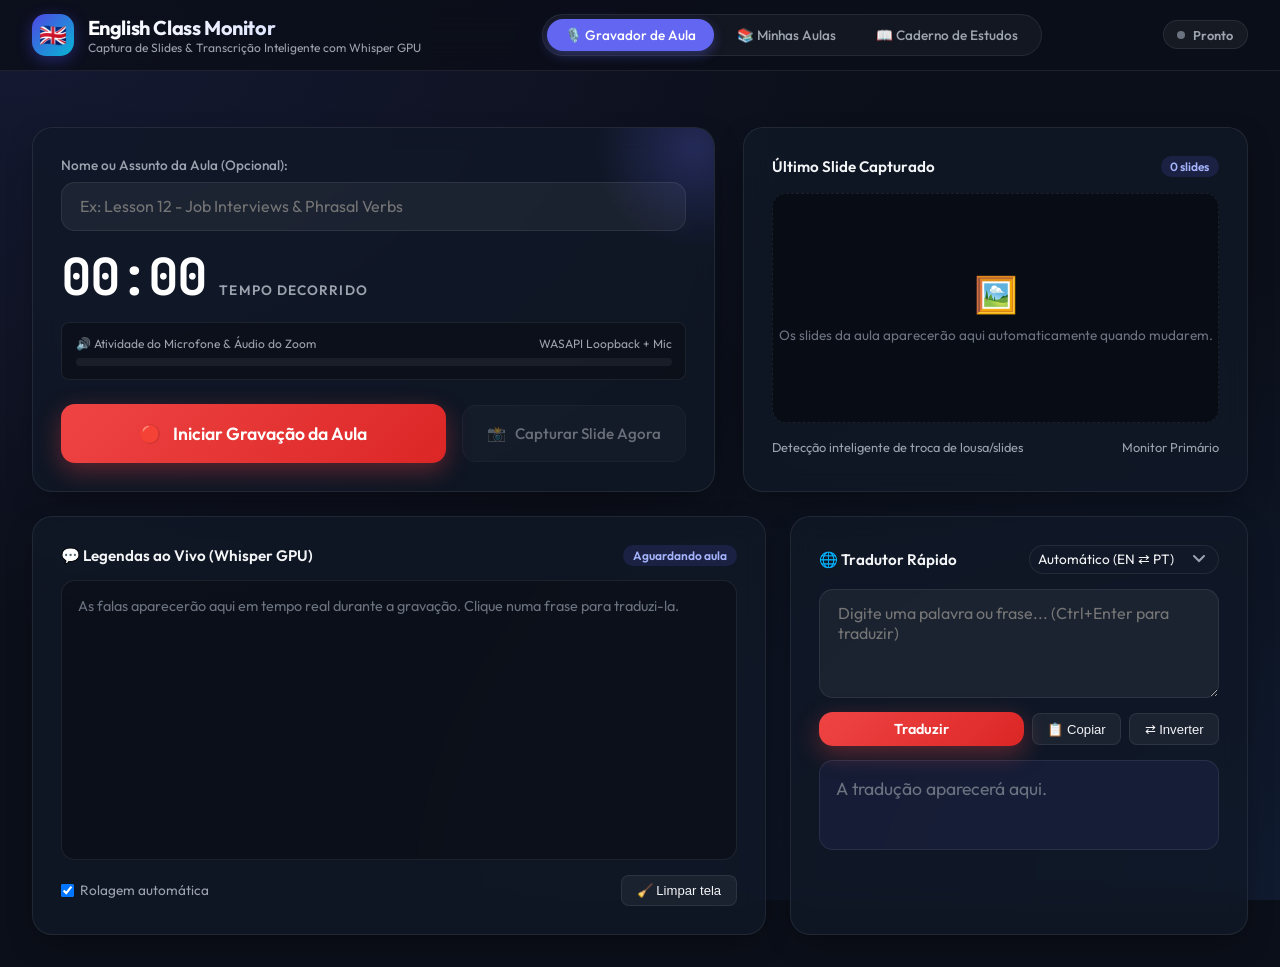
==== templates/index.html @ 90a5d658 "feat: monitor de aulas com gravacao de audio, captura de slides, Whisper e caderno de estudos" ====
<!DOCTYPE html>
<html lang="pt-BR">
<head>
  <meta charset="UTF-8">
  <meta name="viewport" content="width=device-width, initial-scale=1.0">
  <title>English Class Monitor & Study Notebook</title>
  <link rel="stylesheet" href="/static/css/style.css">
</head>
<body>

  <!-- Topbar / Header -->
  <header>
    <div class="brand">
      <div class="brand-icon">🇬🇧</div>
      <div class="brand-text">
        <h1>English Class Monitor</h1>
        <p>Captura de Slides & Transcrição Inteligente com Whisper GPU</p>
      </div>
    </div>

    <nav class="nav-tabs">
      <button class="tab-btn active" data-tab="recorder-tab">🎙️ Gravador de Aula</button>
      <button class="tab-btn" data-tab="lessons-tab">📚 Minhas Aulas</button>
      <button class="tab-btn" data-tab="notebook-tab">📖 Caderno de Estudos</button>
    </nav>

    <div class="header-status">
      <div class="status-pill" id="header-status-pill">
        <span class="pulse-dot"></span>
        <span id="status-text">Pronto</span>
      </div>
    </div>
  </header>

  <!-- Conteúdo Principal -->
  <main>

    <!-- ABA 1: GRAVADOR DE AULA -->
    <section class="tab-pane active" id="recorder-tab">
      
      <!-- Banner de Processamento de IA -->
      <div class="processing-alert" id="processing-banner" style="display: none;">
        <div class="spinner"></div>
        <div>
          <strong>Processando Aula com Inteligência Artificial:</strong>
          <span id="processing-msg">Transcrevendo áudio com Whisper (GPU)...</span>
        </div>
      </div>

      <div class="recorder-grid" style="margin-top: 1.5rem;">
        
        <!-- Painel de Controle Principal -->
        <div class="card recorder-hero">
          <div>
            <div class="input-group">
              <label class="input-label" for="lesson-title-input">Nome ou Assunto da Aula (Opcional):</label>
              <input type="text" id="lesson-title-input" class="styled-input" placeholder="Ex: Lesson 12 - Job Interviews & Phrasal Verbs">
            </div>

            <div class="timer-display">
              <div class="timer-digits" id="timer-digits">00:00</div>
              <div class="timer-tag">Tempo Decorrido</div>
            </div>

            <div class="audio-meter-box">
              <div class="meter-header">
                <span>🔊 Atividade do Microfone & Áudio do Zoom</span>
                <span>WASAPI Loopback + Mic</span>
              </div>
              <div class="meter-bar-track">
                <div class="meter-bar-fill" id="meter-fill"></div>
              </div>
            </div>
          </div>

          <div class="controls-row">
            <button class="btn-record-main" id="btn-record" onclick="toggleRecording()">
              <span>🔴</span> Iniciar Gravação da Aula
            </button>
            <button class="btn-snap-now" id="btn-snap-now" onclick="triggerCaptureNow()" disabled title="Capturar slide imediatamente">
              <span>📸</span> Capturar Slide Agora
            </button>
          </div>
        </div>

        <!-- Painel de Preview de Slide em Tempo Real -->
        <div class="card preview-panel">
          <div class="preview-title">
            <span>Último Slide Capturado</span>
            <span class="preview-badge" id="slide-count-badge">0 slides</span>
          </div>

          <div class="slide-frame">
            <div class="slide-placeholder" id="slide-placeholder">
              <span>🖼️</span>
              <p>Os slides da aula aparecerão aqui automaticamente quando mudarem.</p>
            </div>
            <img id="preview-slide-img" src="" alt="Último Slide" style="display: none;">
          </div>

          <div class="preview-meta">
            <span>Detecção inteligente de troca de lousa/slides</span>
            <span>Monitor Primário</span>
          </div>
        </div>

      </div>

      <!-- Legendas ao vivo + Tradutor -->
      <div class="live-grid">
        <div class="card live-card">
          <div class="preview-title">
            <span>💬 Legendas ao Vivo (Whisper GPU)</span>
            <span class="preview-badge" id="live-status-badge">Aguardando aula</span>
          </div>
          <div class="live-captions" id="live-captions">
            <p class="live-empty">As falas aparecerão aqui em tempo real durante a gravação. Clique numa frase para traduzi-la.</p>
          </div>
          <div class="preview-meta">
            <label style="cursor:pointer;"><input type="checkbox" id="live-autoscroll" checked> Rolagem automática</label>
            <button class="btn-action" onclick="clearLiveCaptions()">🧹 Limpar tela</button>
          </div>
        </div>

        <div class="card translator-card">
          <div class="preview-title">
            <span>🌐 Tradutor Rápido</span>
            <select id="translate-direction" class="styled-input" style="width:auto; padding:0.3rem 0.5rem;" onchange="runTranslate()">
              <option value="auto">Automático (EN ⇄ PT)</option>
              <option value="en-pt">Inglês → Português</option>
              <option value="pt-en">Português → Inglês</option>
            </select>
          </div>
          <textarea id="translate-input" class="styled-input" rows="4" placeholder="Digite uma palavra ou frase... (Ctrl+Enter para traduzir)"></textarea>
          <div class="translate-actions">
            <button class="btn-record-main" style="padding:0.5rem 1.1rem; font-size:0.9rem;" onclick="runTranslate()">Traduzir</button>
            <button class="btn-action" onclick="copyTranslation()">📋 Copiar</button>
            <button class="btn-action" onclick="swapTranslation()">⇄ Inverter</button>
          </div>
          <div class="translate-result" id="translate-result"><span style="color: var(--text-dim);">A tradução aparecerá aqui.</span></div>
          <div class="translate-meta" id="translate-meta"></div>
        </div>
      </div>
    </section>

    <!-- ABA 2: MINHAS AULAS (HISTÓRICO) -->
    <section class="tab-pane" id="lessons-tab">
      <div class="lessons-header">
        <h2>Aulas Gravadas</h2>
        <button class="btn-snap-now" onclick="loadLessons()">
          <span>🔄</span> Atualizar Lista
        </button>
      </div>

      <div class="lessons-grid" id="lessons-grid">
        <!-- Renderizado dinamicamente via app.js -->
      </div>
    </section>

    <!-- ABA 3: CADERNO DE ESTUDOS INTELIGENTE -->
    <section class="tab-pane" id="notebook-tab">
      
      <div class="notebook-header">
        <div>
          <h2 id="notebook-title">Selecione uma Aula</h2>
          <p id="notebook-meta" style="color: var(--text-muted); font-size: 0.9rem; margin-top: 0.25rem;"></p>
        </div>
        <div class="notebook-controls">
          <button class="btn-snap-now" onclick="regenerateAiMaterial()">
            <span>✨</span> Regenerar com Ollama
          </button>
          <button class="btn-record-main" style="background: var(--accent-indigo); padding: 0.65rem 1.25rem; font-size: 0.9rem;" onclick="exportMarkdown()">
            <span>📥</span> Exportar Markdown (Obsidian/Notion)
          </button>
        </div>
      </div>

      <!-- Player de Áudio Sincronizado -->
      <div class="audio-player-card" style="display: none;">
        <span style="font-size: 1.5rem;">🎧</span>
        <div style="flex: 1;">
          <div style="font-size: 0.8rem; color: var(--text-muted); margin-bottom: 0.35rem;">Gravação de Áudio da Aula (Clique em qualquer minuto para navegar)</div>
          <audio id="lesson-audio-player" controls preload="metadata"></audio>
        </div>
      </div>

      <!-- Resumo & Vocabulário IA -->
      <div class="ai-summary-grid">
        
        <!-- Cartão de Resumo -->
        <div class="ai-card">
          <div class="ai-card-title">
            <span>💡</span> Resumo Didático da Aula
          </div>
          <div class="summary-content" id="notebook-summary">
            Nenhuma aula selecionada.
          </div>

          <div style="margin-top: 1.5rem; display: none;">
            <div class="ai-card-title" style="margin-bottom: 0.5rem; color: #a7f3d0;">
              <span>✍️</span> Gramática & Dicas
            </div>
            <div class="summary-content" id="notebook-grammar" style="font-size: 0.88rem;"></div>
          </div>
        </div>

        <!-- Cartão de Vocabulário -->
        <div class="ai-card">
          <div class="ai-card-title">
            <span>🔤</span> Vocabulário & Expressões-Chave da Aula
          </div>
          <div class="vocab-pills" id="notebook-vocab">
            <p style="color: var(--text-dim);">Selecione uma aula no histórico para visualizar o vocabulário.</p>
          </div>
        </div>

      </div>

      <!-- Linha do Tempo Sincronizada: Slide + Fala -->
      <div class="timeline-section">
        <h3>📸 Caderno Visual & Transcrição Sincronizada</h3>
        <div class="timeline-cards" id="notebook-timeline">
          <!-- Renderizado dinamicamente -->
        </div>
      </div>

    </section>

  </main>

  <!-- Container de Toasts -->
  <div class="toast-container" id="toast-container"></div>

  <script src="/static/js/app.js"></script>
</body>
</html>
---- static/css/style.css ----
/* style.css - English Class Monitor & Study Notebook
   Padrão Moderno, Glassmorphism, Dark Theme e Tipografia Refinada
*/

@import url('https://fonts.googleapis.com/css2?family=Outfit:wght@300;400;500;600;700&family=JetBrains+Mono:wght@400;600&display=swap');

:root {
  --bg-primary: #0b0f19;
  --bg-secondary: #111827;
  --bg-card: rgba(17, 24, 39, 0.75);
  --bg-card-hover: rgba(31, 41, 55, 0.85);
  --border-color: rgba(255, 255, 255, 0.08);
  --border-focus: #6366f1;

  --text-main: #f3f4f6;
  --text-muted: #9ca3af;
  --text-dim: #6b7280;

  --accent-blue: #3b82f6;
  --accent-indigo: #6366f1;
  --accent-purple: #8b5cf6;
  --accent-emerald: #10b981;
  --accent-rose: #f43f5e;
  --accent-amber: #f59e0b;

  --glow-recording: rgba(244, 63, 94, 0.35);
  --glow-indigo: rgba(99, 102, 241, 0.25);

  --radius-sm: 8px;
  --radius-md: 14px;
  --radius-lg: 20px;
  --radius-full: 9999px;

  --shadow-card: 0 10px 30px -10px rgba(0, 0, 0, 0.5);
  --shadow-glow: 0 0 25px var(--glow-indigo);
  --transition: all 0.25s cubic-bezier(0.4, 0, 0.2, 1);
}

* {
  margin: 0;
  padding: 0;
  box-sizing: border-box;
}

body {
  font-family: 'Outfit', sans-serif;
  background-color: var(--bg-primary);
  color: var(--text-main);
  min-height: 100vh;
  display: flex;
  flex-direction: column;
  background-image:
    radial-gradient(at 0% 0%, rgba(99, 102, 241, 0.12) 0px, transparent 50%),
    radial-gradient(at 100% 100%, rgba(59, 130, 246, 0.10) 0px, transparent 50%);
  background-attachment: fixed;
  overflow-x: hidden;
}

/* Header & Navbar */
header {
  position: sticky;
  top: 0;
  z-index: 100;
  background: rgba(11, 15, 25, 0.85);
  backdrop-filter: blur(16px);
  border-bottom: 1px solid var(--border-color);
  padding: 0.85rem 2rem;
  display: flex;
  align-items: center;
  justify-content: space-between;
}

.brand {
  display: flex;
  align-items: center;
  gap: 0.85rem;
}

.brand-icon {
  width: 42px;
  height: 42px;
  background: linear-gradient(135deg, #4f46e5, #06b6d4);
  border-radius: var(--radius-md);
  display: flex;
  align-items: center;
  justify-content: center;
  font-size: 1.4rem;
  box-shadow: 0 4px 15px rgba(79, 70, 229, 0.4);
}

.brand-text h1 {
  font-size: 1.25rem;
  font-weight: 700;
  letter-spacing: -0.02em;
  background: linear-gradient(to right, #ffffff, #c7d2fe);
  -webkit-background-clip: text;
  -webkit-text-fill-color: transparent;
}

.brand-text p {
  font-size: 0.75rem;
  color: var(--text-muted);
}

/* Nav Tabs */
.nav-tabs {
  display: flex;
  background: rgba(255, 255, 255, 0.04);
  padding: 4px;
  border-radius: var(--radius-full);
  border: 1px solid var(--border-color);
  gap: 4px;
}

.tab-btn {
  background: transparent;
  border: none;
  color: var(--text-muted);
  font-family: inherit;
  font-weight: 500;
  font-size: 0.85rem;
  padding: 0.45rem 1.15rem;
  border-radius: var(--radius-full);
  cursor: pointer;
  display: flex;
  align-items: center;
  gap: 0.5rem;
  transition: var(--transition);
}

.tab-btn:hover {
  color: var(--text-main);
  background: rgba(255, 255, 255, 0.05);
}

.tab-btn.active {
  background: var(--accent-indigo);
  color: #ffffff;
  box-shadow: 0 4px 12px rgba(99, 102, 241, 0.35);
}

/* Header Live Status */
.header-status {
  display: flex;
  align-items: center;
  gap: 0.75rem;
}

.status-pill {
  display: inline-flex;
  align-items: center;
  gap: 0.5rem;
  padding: 0.35rem 0.85rem;
  border-radius: var(--radius-full);
  font-size: 0.8rem;
  font-weight: 600;
  background: rgba(255, 255, 255, 0.05);
  border: 1px solid var(--border-color);
  color: var(--text-muted);
}

.status-pill.recording {
  background: rgba(244, 63, 94, 0.15);
  border-color: rgba(244, 63, 94, 0.4);
  color: #fda4af;
  animation: pulse-border 2s infinite;
}

.status-pill.processing {
  background: rgba(245, 158, 11, 0.15);
  border-color: rgba(245, 158, 11, 0.4);
  color: #fde68a;
}

.pulse-dot {
  width: 8px;
  height: 8px;
  border-radius: 50%;
  background-color: var(--text-dim);
}

.recording .pulse-dot {
  background-color: var(--accent-rose);
  box-shadow: 0 0 10px var(--accent-rose);
  animation: pulse-dot 1.2s infinite;
}

.processing .pulse-dot {
  background-color: var(--accent-amber);
  animation: pulse-dot 1.2s infinite;
}

@keyframes pulse-dot {
  0% { transform: scale(0.9); opacity: 0.6; }
  50% { transform: scale(1.3); opacity: 1; }
  100% { transform: scale(0.9); opacity: 0.6; }
}

@keyframes pulse-border {
  0% { box-shadow: 0 0 0 0 rgba(244, 63, 94, 0.4); }
  70% { box-shadow: 0 0 0 8px rgba(244, 63, 94, 0); }
  100% { box-shadow: 0 0 0 0 rgba(244, 63, 94, 0); }
}

/* Main Container */
main {
  flex: 1;
  max-width: 1300px;
  width: 100%;
  margin: 0 auto;
  padding: 2rem;
}

.tab-pane {
  display: none;
  animation: fadeIn 0.3s ease;
}

.tab-pane.active {
  display: block;
}

@keyframes fadeIn {
  from { opacity: 0; transform: translateY(6px); }
  to { opacity: 1; transform: translateY(0); }
}

/* Card Elements */
.card {
  background: var(--bg-card);
  border: 1px solid var(--border-color);
  border-radius: var(--radius-lg);
  padding: 1.75rem;
  backdrop-filter: blur(12px);
  box-shadow: var(--shadow-card);
  transition: var(--transition);
}

/* Recorder Layout */
.recorder-grid {
  display: grid;
  grid-template-columns: 1.15fr 0.85fr;
  gap: 1.75rem;
}

.recorder-hero {
  display: flex;
  flex-direction: column;
  justify-content: space-between;
  gap: 1.5rem;
  position: relative;
  overflow: hidden;
}

.recorder-hero::before {
  content: '';
  position: absolute;
  top: -80px;
  right: -80px;
  width: 200px;
  height: 200px;
  background: radial-gradient(circle, rgba(99, 102, 241, 0.25) 0%, transparent 70%);
  pointer-events: none;
}

.input-group {
  display: flex;
  flex-direction: column;
  gap: 0.5rem;
}

.input-label {
  font-size: 0.85rem;
  font-weight: 500;
  color: var(--text-muted);
}

.styled-input {
  width: 100%;
  background: rgba(255, 255, 255, 0.05);
  border: 1px solid var(--border-color);
  border-radius: var(--radius-md);
  padding: 0.85rem 1.15rem;
  color: var(--text-main);
  font-family: inherit;
  font-size: 1rem;
  outline: none;
  transition: var(--transition);
}

.styled-input:focus {
  border-color: var(--accent-indigo);
  box-shadow: 0 0 0 3px rgba(99, 102, 241, 0.2);
  background: rgba(255, 255, 255, 0.08);
}

/* Live Timer & Big Buttons */
.timer-display {
  display: flex;
  align-items: baseline;
  gap: 0.85rem;
  margin: 0.75rem 0;
}

.timer-digits {
  font-family: 'JetBrains Mono', monospace;
  font-size: 3.2rem;
  font-weight: 700;
  letter-spacing: -0.04em;
  color: #ffffff;
}

.timer-tag {
  font-size: 0.85rem;
  color: var(--text-muted);
  text-transform: uppercase;
  letter-spacing: 0.08em;
  font-weight: 600;
}

.controls-row {
  display: flex;
  gap: 1rem;
  align-items: center;
}

.btn-record-main {
  flex: 1;
  background: linear-gradient(135deg, #ef4444, #dc2626);
  color: #ffffff;
  border: none;
  border-radius: var(--radius-md);
  padding: 1.1rem 1.5rem;
  font-size: 1.1rem;
  font-weight: 600;
  font-family: inherit;
  cursor: pointer;
  display: flex;
  align-items: center;
  justify-content: center;
  gap: 0.75rem;
  box-shadow: 0 8px 24px rgba(239, 68, 68, 0.35);
  transition: var(--transition);
}

.btn-record-main:hover {
  transform: translateY(-2px);
  box-shadow: 0 12px 28px rgba(239, 68, 68, 0.5);
  filter: brightness(1.1);
}

.btn-record-main.active {
  background: linear-gradient(135deg, #10b981, #059669);
  box-shadow: 0 8px 24px rgba(16, 185, 129, 0.35);
}

.btn-record-main.stopping {
  background: #374151;
  cursor: not-allowed;
  box-shadow: none;
}

.btn-snap-now {
  background: rgba(255, 255, 255, 0.06);
  border: 1px solid var(--border-color);
  color: var(--text-main);
  border-radius: var(--radius-md);
  padding: 1.1rem 1.5rem;
  font-size: 0.95rem;
  font-weight: 500;
  font-family: inherit;
  cursor: pointer;
  display: flex;
  align-items: center;
  gap: 0.6rem;
  transition: var(--transition);
}

.btn-snap-now:hover:not(:disabled) {
  background: rgba(255, 255, 255, 0.12);
  border-color: rgba(255, 255, 255, 0.2);
  transform: translateY(-2px);
}

.btn-snap-now:disabled {
  opacity: 0.4;
  cursor: not-allowed;
}

/* Audio Level Bar */
.audio-meter-box {
  display: flex;
  flex-direction: column;
  gap: 0.4rem;
  background: rgba(0, 0, 0, 0.25);
  padding: 0.85rem;
  border-radius: var(--radius-sm);
  border: 1px solid var(--border-color);
}

.meter-header {
  display: flex;
  justify-content: space-between;
  font-size: 0.75rem;
  color: var(--text-muted);
}

.meter-bar-track {
  width: 100%;
  height: 8px;
  background: rgba(255, 255, 255, 0.06);
  border-radius: var(--radius-full);
  overflow: hidden;
}

.meter-bar-fill {
  height: 100%;
  width: 0%;
  background: linear-gradient(90deg, #10b981, #6366f1, #f43f5e);
  border-radius: var(--radius-full);
  transition: width 0.1s linear;
}

/* Slide Preview Panel */
.preview-panel {
  display: flex;
  flex-direction: column;
  gap: 1rem;
}

.preview-title {
  display: flex;
  align-items: center;
  justify-content: space-between;
  font-size: 0.95rem;
  font-weight: 600;
}

.preview-badge {
  font-size: 0.75rem;
  background: rgba(99, 102, 241, 0.15);
  color: #a5b4fc;
  padding: 0.2rem 0.6rem;
  border-radius: var(--radius-full);
}

.slide-frame {
  width: 100%;
  height: 230px;
  background: rgba(0, 0, 0, 0.4);
  border: 1px dashed var(--border-color);
  border-radius: var(--radius-md);
  display: flex;
  align-items: center;
  justify-content: center;
  overflow: hidden;
  position: relative;
}

.slide-frame img {
  width: 100%;
  height: 100%;
  object-fit: contain;
  transition: transform 0.3s ease;
}

.slide-frame img:hover {
  transform: scale(1.02);
}

.slide-placeholder {
  display: flex;
  flex-direction: column;
  align-items: center;
  gap: 0.6rem;
  color: var(--text-dim);
  font-size: 0.85rem;
}

.slide-placeholder span {
  font-size: 2.2rem;
}

.preview-meta {
  font-size: 0.8rem;
  color: var(--text-muted);
  display: flex;
  justify-content: space-between;
}

/* Processing Banner */
.processing-alert {
  background: rgba(245, 158, 11, 0.12);
  border: 1px solid rgba(245, 158, 11, 0.3);
  padding: 1rem 1.25rem;
  border-radius: var(--radius-md);
  display: flex;
  align-items: center;
  gap: 0.85rem;
  margin-top: 1rem;
  color: #fde68a;
  font-size: 0.9rem;
}

.spinner {
  width: 20px;
  height: 20px;
  border: 2px solid rgba(245, 158, 11, 0.3);
  border-top-color: #f59e0b;
  border-radius: 50%;
  animation: spin 0.8s linear infinite;
}

@keyframes spin {
  to { transform: rotate(360deg); }
}

/* Lessons List Grid */
.lessons-header {
  display: flex;
  justify-content: space-between;
  align-items: center;
  margin-bottom: 1.5rem;
}

.lessons-header h2 {
  font-size: 1.4rem;
  font-weight: 600;
}

.lessons-grid {
  display: grid;
  grid-template-columns: repeat(auto-fill, minmax(360px, 1fr));
  gap: 1.5rem;
}

.lesson-card {
  background: var(--bg-card);
  border: 1px solid var(--border-color);
  border-radius: var(--radius-lg);
  padding: 1.5rem;
  display: flex;
  flex-direction: column;
  justify-content: space-between;
  gap: 1.2rem;
  transition: var(--transition);
  cursor: pointer;
}

.lesson-card:hover {
  border-color: rgba(99, 102, 241, 0.4);
  transform: translateY(-3px);
  box-shadow: 0 12px 35px -10px rgba(0, 0, 0, 0.6);
}

.lesson-card-top {
  display: flex;
  justify-content: space-between;
  align-items: flex-start;
  gap: 0.85rem;
}

.lesson-title {
  font-size: 1.15rem;
  font-weight: 600;
  color: #ffffff;
  line-height: 1.3;
}

.badge-status {
  font-size: 0.75rem;
  font-weight: 600;
  padding: 0.25rem 0.65rem;
  border-radius: var(--radius-full);
}

.badge-ready { background: rgba(16, 185, 129, 0.15); color: #6ee7b7; border: 1px solid rgba(16, 185, 129, 0.3); }
.badge-transcribing { background: rgba(245, 158, 11, 0.15); color: #fde68a; border: 1px solid rgba(245, 158, 11, 0.3); }
.badge-recording { background: rgba(244, 63, 94, 0.15); color: #fda4af; border: 1px solid rgba(244, 63, 94, 0.3); }

.lesson-meta-row {
  display: flex;
  flex-wrap: wrap;
  gap: 1rem;
  font-size: 0.82rem;
  color: var(--text-muted);
}

.meta-item {
  display: flex;
  align-items: center;
  gap: 0.35rem;
}

.lesson-actions {
  display: flex;
  gap: 0.6rem;
  padding-top: 0.85rem;
  border-top: 1px solid var(--border-color);
}

.btn-action {
  flex: 1;
  background: rgba(255, 255, 255, 0.05);
  border: 1px solid var(--border-color);
  color: var(--text-main);
  padding: 0.55rem 0.85rem;
  border-radius: var(--radius-sm);
  font-size: 0.82rem;
  font-weight: 500;
  cursor: pointer;
  display: flex;
  align-items: center;
  justify-content: center;
  gap: 0.4rem;
  transition: var(--transition);
}

.btn-action:hover {
  background: rgba(255, 255, 255, 0.12);
}

.btn-action.btn-view {
  background: rgba(99, 102, 241, 0.15);
  border-color: rgba(99, 102, 241, 0.3);
  color: #c7d2fe;
}

.btn-action.btn-view:hover {
  background: var(--accent-indigo);
  color: #ffffff;
}

.btn-action.btn-delete:hover {
  background: rgba(244, 63, 94, 0.2);
  border-color: var(--accent-rose);
  color: #fca5a5;
}

/* Notebook Viewer */
.notebook-header {
  display: flex;
  justify-content: space-between;
  align-items: center;
  margin-bottom: 1.5rem;
}

.notebook-header h2 {
  font-size: 1.6rem;
  font-weight: 700;
}

.notebook-controls {
  display: flex;
  gap: 0.75rem;
}

/* Audio Player Bar */
.audio-player-card {
  background: rgba(0, 0, 0, 0.35);
  border: 1px solid var(--border-color);
  border-radius: var(--radius-md);
  padding: 1rem 1.5rem;
  margin-bottom: 2rem;
  display: flex;
  align-items: center;
  gap: 1.25rem;
}

.audio-player-card audio {
  width: 100%;
  height: 40px;
  filter: invert(0.9) hue-rotate(180deg);
}

/* AI Highlights Section */
.ai-summary-grid {
  display: grid;
  grid-template-columns: 1fr 1fr;
  gap: 1.5rem;
  margin-bottom: 2rem;
}

.ai-card {
  background: var(--bg-card);
  border: 1px solid var(--border-color);
  border-radius: var(--radius-lg);
  padding: 1.5rem;
}

.ai-card-title {
  display: flex;
  align-items: center;
  gap: 0.6rem;
  font-size: 1.05rem;
  font-weight: 600;
  margin-bottom: 1rem;
  color: #c7d2fe;
}

.summary-content {
  font-size: 0.92rem;
  line-height: 1.65;
  color: #e5e7eb;
}

.vocab-pills {
  display: flex;
  flex-direction: column;
  gap: 0.75rem;
  max-height: 380px;
  overflow-y: auto;
  padding-right: 0.5rem;
}

.vocab-item {
  background: rgba(255, 255, 255, 0.04);
  border: 1px solid var(--border-color);
  border-radius: var(--radius-md);
  padding: 0.85rem 1rem;
  transition: var(--transition);
}

.vocab-item:hover {
  background: rgba(255, 255, 255, 0.07);
  border-color: rgba(99, 102, 241, 0.3);
}

.vocab-term {
  font-weight: 600;
  color: #38bdf8;
  font-size: 0.95rem;
}

.vocab-meaning {
  font-size: 0.85rem;
  color: var(--text-muted);
  margin-top: 0.2rem;
}

.vocab-example {
  font-size: 0.8rem;
  font-style: italic;
  color: #9ca3af;
  margin-top: 0.3rem;
  padding-left: 0.5rem;
  border-left: 2px solid var(--accent-indigo);
}

/* Timeline & Slide Sync */
.timeline-section h3 {
  font-size: 1.25rem;
  font-weight: 600;
  margin-bottom: 1.25rem;
}

.timeline-cards {
  display: flex;
  flex-direction: column;
  gap: 1.5rem;
}

.timeline-entry {
  display: grid;
  grid-template-columns: 340px 1fr;
  gap: 1.5rem;
  background: var(--bg-card);
  border: 1px solid var(--border-color);
  border-radius: var(--radius-lg);
  padding: 1.25rem;
  transition: var(--transition);
}

.timeline-entry:hover {
  border-color: rgba(99, 102, 241, 0.3);
}

.timeline-slide img {
  width: 100%;
  border-radius: var(--radius-md);
  border: 1px solid var(--border-color);
  cursor: pointer;
  transition: transform 0.2s ease;
}

.timeline-slide img:hover {
  transform: scale(1.02);
}

.timeline-transcripts {
  display: flex;
  flex-direction: column;
  gap: 0.65rem;
  justify-content: center;
}

.transcript-line {
  display: flex;
  gap: 0.85rem;
  font-size: 0.92rem;
  line-height: 1.5;
}

.time-tag {
  font-family: 'JetBrains Mono', monospace;
  font-size: 0.78rem;
  color: var(--accent-indigo);
  background: rgba(99, 102, 241, 0.12);
  padding: 0.15rem 0.5rem;
  border-radius: var(--radius-sm);
  align-self: flex-start;
  white-space: nowrap;
  cursor: pointer;
}

.time-tag:hover {
  background: var(--accent-indigo);
  color: #ffffff;
}

.spoken-text {
  color: #f3f4f6;
}

/* Toast Notifications */
.toast-container {
  position: fixed;
  bottom: 24px;
  right: 24px;
  z-index: 1000;
  display: flex;
  flex-direction: column;
  gap: 0.5rem;
}

.toast {
  background: #1f2937;
  color: #ffffff;
  padding: 0.85rem 1.25rem;
  border-radius: var(--radius-md);
  border: 1px solid rgba(255, 255, 255, 0.1);
  box-shadow: 0 10px 25px rgba(0, 0, 0, 0.5);
  font-size: 0.88rem;
  display: flex;
  align-items: center;
  gap: 0.6rem;
  animation: slideIn 0.3s ease;
}

@keyframes slideIn {
  from { transform: translateX(100%); opacity: 0; }
  to { transform: translateX(0); opacity: 1; }
}

@media (max-width: 900px) {
  .recorder-grid {
    grid-template-columns: 1fr;
  }
  .ai-summary-grid {
    grid-template-columns: 1fr;
  }
  .timeline-entry {
    grid-template-columns: 1fr;
  }
}


/* ===== Legendas ao Vivo + Tradutor ===== */
.live-grid {
  display: grid;
  grid-template-columns: 1.6fr 1fr;
  gap: 1.5rem;
  margin-top: 1.5rem;
}

.live-card, .translator-card {
  display: flex;
  flex-direction: column;
  gap: 0.9rem;
}

.live-captions {
  height: 280px;
  overflow-y: auto;
  background: rgba(0, 0, 0, 0.25);
  border: 1px solid var(--border-color);
  border-radius: var(--radius-md);
  padding: 1rem;
}

.live-empty { color: var(--text-dim); font-size: 0.9rem; }

.caption-line {
  display: flex;
  gap: 0.75rem;
  padding: 0.4rem 0.5rem;
  border-radius: var(--radius-sm);
  font-size: 1.15rem;
  line-height: 1.5;
  color: var(--text-muted);
  cursor: pointer;
  transition: var(--transition);
}
.caption-line:hover { background: rgba(99, 102, 241, 0.12); }
.caption-line.latest { color: var(--text-main); font-weight: 500; }
.caption-time {
  font-family: 'JetBrains Mono', monospace;
  font-size: 0.75rem;
  color: var(--text-dim);
  padding-top: 0.45rem;
  min-width: 3rem;
}

.translator-card textarea { resize: vertical; width: 100%; font-family: inherit; }
.translate-actions { display: flex; gap: 0.5rem; flex-wrap: wrap; align-items: center; }
.translate-result {
  min-height: 90px;
  background: rgba(99, 102, 241, 0.08);
  border: 1px solid var(--border-color);
  border-radius: var(--radius-md);
  padding: 0.9rem 1rem;
  font-size: 1.1rem;
  line-height: 1.5;
  white-space: pre-wrap;
}
.translate-meta { font-size: 0.75rem; color: var(--text-dim); }

@media (max-width: 1000px) {
  .live-grid { grid-template-columns: 1fr; }
}


/* ===== Ajustes de estilo: filtro (select) e rodapé das legendas ===== */
#translate-direction {
  width: auto;
  min-width: 190px;
  padding: 0.4rem 2rem 0.4rem 0.75rem;
  font-size: 0.85rem;
  cursor: pointer;
  color: var(--text-main);
  background-color: var(--bg-secondary);
  border: 1px solid var(--border-color);
  border-radius: var(--radius-full);
  appearance: none;
  -webkit-appearance: none;
  background-image: url("data:image/svg+xml;utf8,<svg xmlns='http://www.w3.org/2000/svg' width='12' height='8' viewBox='0 0 12 8'><path d='M1 1l5 5 5-5' fill='none' stroke='%239ca3af' stroke-width='2' stroke-linecap='round'/></svg>");
  background-repeat: no-repeat;
  background-position: right 0.8rem center;
}
#translate-direction:focus { outline: none; border-color: var(--border-focus); box-shadow: 0 0 0 3px var(--glow-indigo); }
#translate-direction option { background: var(--bg-secondary); color: var(--text-main); }

.translator-card .preview-title { gap: 0.75rem; flex-wrap: wrap; }

.live-card .preview-meta {
  display: flex;
  align-items: center;
  justify-content: space-between;
  gap: 1rem;
}
.live-card .preview-meta label {
  display: flex;
  align-items: center;
  gap: 0.4rem;
  white-space: nowrap;
  font-size: 0.85rem;
  color: var(--text-muted);
}
.live-card .preview-meta .btn-action,
.translate-actions .btn-action {
  width: auto;
  flex: 0 0 auto;
  padding: 0.45rem 0.9rem;
  font-size: 0.82rem;
}
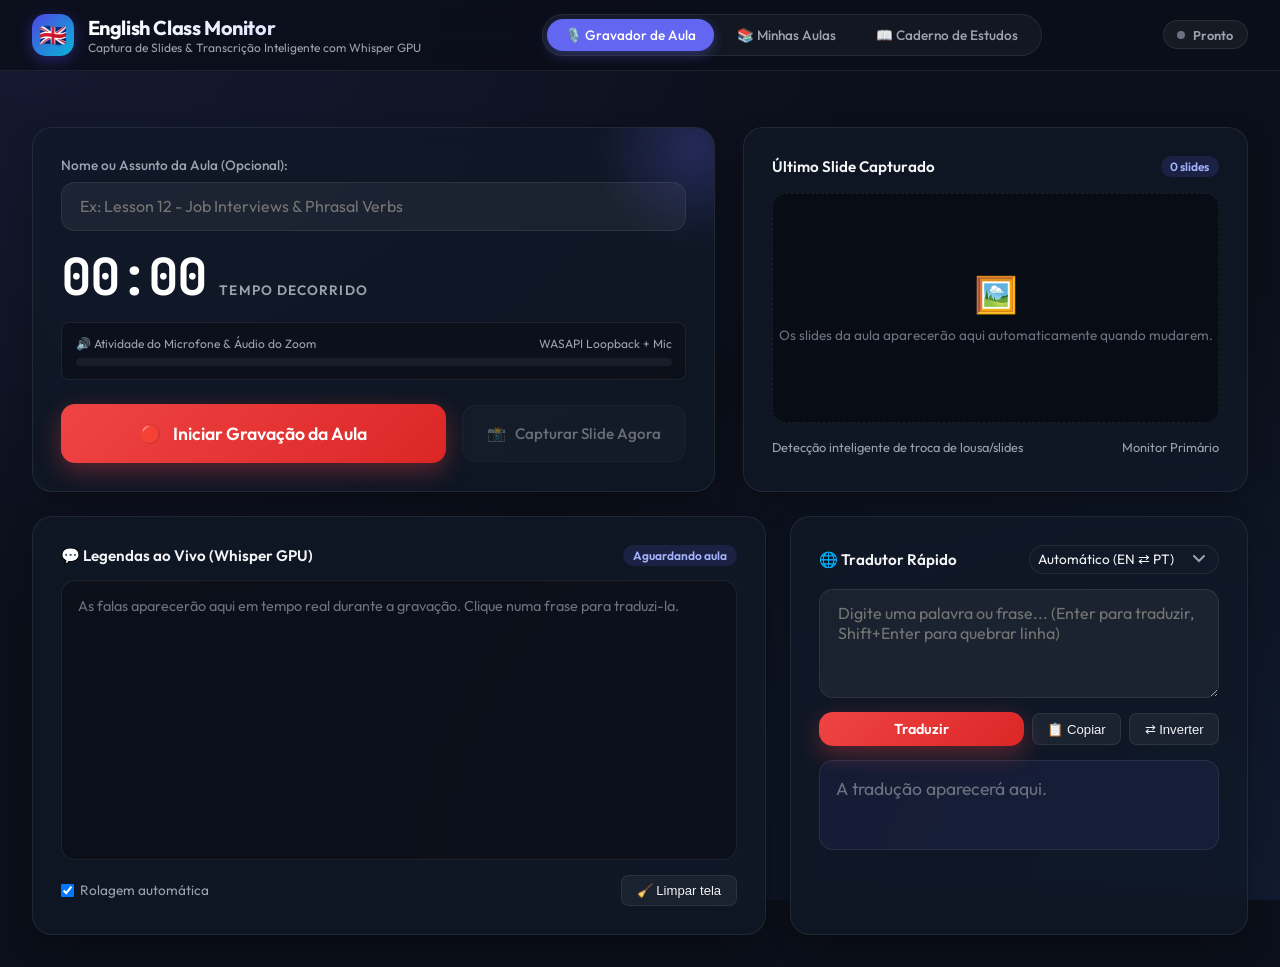
==== commit 735009db: "feat: suporte a Enter no tradutor rapido, utilitario gerar_srt e doc atualizada para publicacao" ====
--- a/templates/index.html
+++ b/templates/index.html
@@ -131,7 +131,7 @@
               <option value="pt-en">Português → Inglês</option>
             </select>
           </div>
-          <textarea id="translate-input" class="styled-input" rows="4" placeholder="Digite uma palavra ou frase... (Ctrl+Enter para traduzir)"></textarea>
+          <textarea id="translate-input" class="styled-input" rows="4" placeholder="Digite uma palavra ou frase... (Enter para traduzir, Shift+Enter para quebrar linha)"></textarea>
           <div class="translate-actions">
             <button class="btn-record-main" style="padding:0.5rem 1.1rem; font-size:0.9rem;" onclick="runTranslate()">Traduzir</button>
             <button class="btn-action" onclick="copyTranslation()">📋 Copiar</button>
@@ -139,6 +139,7 @@
           </div>
           <div class="translate-result" id="translate-result"><span style="color: var(--text-dim);">A tradução aparecerá aqui.</span></div>
           <div class="translate-meta" id="translate-meta"></div>
+          <div class="translate-meta" id="translate-quota"></div>
         </div>
       </div>
     </section>
@@ -228,6 +229,35 @@
 
   </main>
 
+  <!-- Modal de confirmação -->
+  <div class="modal-overlay" id="confirm-modal" aria-hidden="true">
+    <div class="modal-box" role="dialog" aria-modal="true" aria-labelledby="confirm-title">
+      <div class="modal-icon" id="confirm-icon">🗑️</div>
+      <h3 id="confirm-title">Excluir aula?</h3>
+      <p id="confirm-message"></p>
+      <div class="modal-actions">
+        <button class="btn-action" id="confirm-cancel">Cancelar</button>
+        <button class="btn-record-main modal-danger" id="confirm-ok">Excluir</button>
+      </div>
+    </div>
+  </div>
+
+  <!-- Overlay de progresso (tradução / regeneração) -->
+  <div class="modal-overlay" id="job-overlay" aria-hidden="true">
+    <div class="modal-box job-box" role="status" aria-live="polite">
+      <div class="job-spinner"></div>
+      <h3 id="job-title">Traduzindo transcrição...</h3>
+      <p id="job-subtitle"></p>
+      <div class="job-progress"><div class="job-progress-fill" id="job-progress-fill"></div></div>
+      <div class="job-engine" id="job-engine"></div>
+      <div class="job-stats" id="job-stats"></div>
+      <div class="job-preview" id="job-preview"></div>
+      <div class="modal-actions">
+        <button class="btn-action" onclick="hideJobOverlay()">Ocultar</button>
+      </div>
+    </div>
+  </div>
+
   <!-- Container de Toasts -->
   <div class="toast-container" id="toast-container"></div>
 
--- a/static/css/style.css
+++ b/static/css/style.css
@@ -973,3 +973,145 @@
   padding: 0.45rem 0.9rem;
   font-size: 0.82rem;
 }
+
+
+/* ===== Modal de confirmação ===== */
+.modal-overlay {
+  position: fixed;
+  inset: 0;
+  z-index: 1000;
+  display: flex;
+  align-items: center;
+  justify-content: center;
+  background: rgba(5, 8, 15, 0.7);
+  backdrop-filter: blur(6px);
+  opacity: 0;
+  pointer-events: none;
+  transition: opacity 0.2s ease;
+}
+.modal-overlay.open { opacity: 1; pointer-events: auto; }
+
+.modal-box {
+  width: min(420px, 90vw);
+  padding: 2rem 1.75rem 1.5rem;
+  text-align: center;
+  background: var(--bg-secondary);
+  border: 1px solid var(--border-color);
+  border-radius: var(--radius-lg);
+  box-shadow: 0 25px 60px -15px rgba(0, 0, 0, 0.8), 0 0 40px rgba(244, 63, 94, 0.12);
+  transform: translateY(12px) scale(0.96);
+  transition: transform 0.2s ease;
+}
+.modal-overlay.open .modal-box { transform: translateY(0) scale(1); }
+
+.modal-icon {
+  width: 56px;
+  height: 56px;
+  margin: 0 auto 1rem;
+  display: flex;
+  align-items: center;
+  justify-content: center;
+  font-size: 1.6rem;
+  border-radius: var(--radius-full);
+  background: rgba(244, 63, 94, 0.15);
+  border: 1px solid rgba(244, 63, 94, 0.35);
+}
+.modal-box h3 { font-size: 1.25rem; margin-bottom: 0.5rem; }
+.modal-box p { color: var(--text-muted); font-size: 0.92rem; line-height: 1.5; }
+.modal-box p strong { color: var(--text-main); }
+
+.modal-actions { display: flex; gap: 0.75rem; justify-content: center; margin-top: 1.5rem; }
+.modal-actions .btn-action { width: auto; padding: 0.65rem 1.4rem; }
+.modal-actions .modal-danger { padding: 0.65rem 1.6rem; font-size: 0.92rem; }
+
+
+/* ===== Barras de rolagem discretas (global) ===== */
+* {
+  scrollbar-width: thin;
+  scrollbar-color: transparent transparent;
+}
+*:hover {
+  scrollbar-color: rgba(156, 163, 175, 0.35) transparent;
+}
+::-webkit-scrollbar { width: 6px; height: 6px; }
+::-webkit-scrollbar-track { background: transparent; }
+::-webkit-scrollbar-thumb {
+  background: transparent;
+  border-radius: var(--radius-full);
+  transition: background 0.2s ease;
+}
+*:hover::-webkit-scrollbar-thumb { background: rgba(156, 163, 175, 0.3); }
+*::-webkit-scrollbar-thumb:hover { background: rgba(156, 163, 175, 0.55); }
+::-webkit-scrollbar-button { display: none; width: 0; height: 0; }
+
+
+/* Tradução abaixo de cada fala (mesmo estilo do exemplo do vocabulário) */
+.spoken-block { display: flex; flex-direction: column; min-width: 0; }
+.line-translation {
+  font-size: 0.8rem;
+  font-style: italic;
+  color: #9ca3af;
+  margin-top: 0.25rem;
+  padding-left: 0.5rem;
+  border-left: 2px solid var(--accent-indigo);
+}
+
+
+/* ===== Overlay de progresso de tradução ===== */
+.job-box { width: min(520px, 92vw); text-align: left; }
+.job-box h3 { text-align: center; }
+.job-box > p { text-align: center; min-height: 1.2em; }
+.job-spinner {
+  width: 44px; height: 44px; margin: 0 auto 1rem;
+  border: 3px solid rgba(99, 102, 241, 0.2);
+  border-top-color: var(--accent-indigo);
+  border-radius: 50%;
+  animation: job-spin 0.9s linear infinite;
+}
+@keyframes job-spin { to { transform: rotate(360deg); } }
+.job-progress {
+  height: 8px; margin-top: 1.1rem;
+  background: rgba(255, 255, 255, 0.07);
+  border-radius: var(--radius-full);
+  overflow: hidden;
+}
+.job-progress-fill {
+  height: 100%; width: 0%;
+  background: linear-gradient(90deg, var(--accent-indigo), var(--accent-purple));
+  border-radius: var(--radius-full);
+  transition: width 0.5s ease;
+}
+.job-progress-fill.indeterminate {
+  width: 40% !important;
+  animation: job-slide 1.4s ease-in-out infinite;
+}
+@keyframes job-slide { 0% { margin-left: -40%; } 100% { margin-left: 100%; } }
+.job-stats {
+  display: flex; justify-content: space-between;
+  margin-top: 0.5rem; font-size: 0.78rem; color: var(--text-dim);
+}
+.job-preview { margin-top: 1rem; display: flex; flex-direction: column; gap: 0.35rem; }
+.job-preview-line {
+  font-size: 0.82rem; color: var(--text-muted);
+  padding: 0.35rem 0.6rem;
+  border-left: 2px solid var(--accent-indigo);
+  background: rgba(99, 102, 241, 0.07);
+  border-radius: 0 var(--radius-sm) var(--radius-sm) 0;
+  white-space: nowrap; overflow: hidden; text-overflow: ellipsis;
+  animation: job-pulse 1.6s ease-in-out infinite;
+}
+@keyframes job-pulse { 50% { opacity: 0.55; } }
+
+.job-engine {
+  display: none;
+  margin-top: 1rem;
+  padding: 0.55rem 0.8rem;
+  font-size: 0.82rem;
+  border-radius: var(--radius-sm);
+  border: 1px solid var(--border-color);
+  color: var(--text-muted);
+}
+.job-engine.show { display: block; }
+.job-engine.google { color: #6ee7b7; border-color: rgba(16, 185, 129, 0.35); background: rgba(16, 185, 129, 0.08); }
+.job-engine.ollama { color: #fcd34d; border-color: rgba(245, 158, 11, 0.4); background: rgba(245, 158, 11, 0.09); }
+.job-engine.failed { color: #fda4af; border-color: rgba(244, 63, 94, 0.4); background: rgba(244, 63, 94, 0.09); }
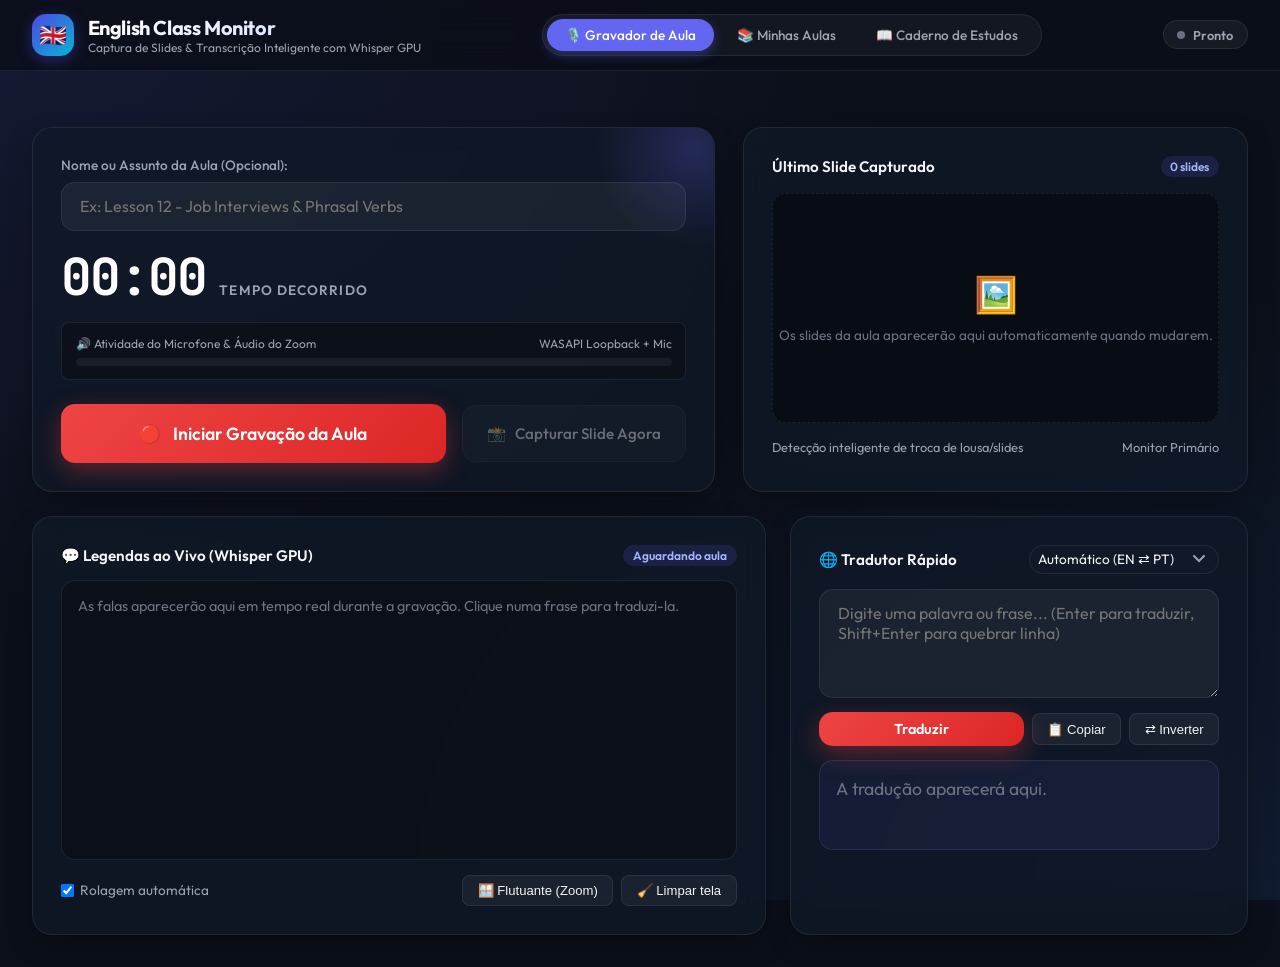
==== commit a843c5ab: "feat: janela flutuante Always-on-Top sobreposta ao Zoom e traducao em tempo real nas legendas" ====
--- a/templates/index.html
+++ b/templates/index.html
@@ -118,7 +118,10 @@
           </div>
           <div class="preview-meta">
             <label style="cursor:pointer;"><input type="checkbox" id="live-autoscroll" checked> Rolagem automática</label>
-            <button class="btn-action" onclick="clearLiveCaptions()">🧹 Limpar tela</button>
+            <div style="display:flex; gap:0.5rem; flex-wrap:wrap;">
+              <button class="btn-action" id="btn-pip" onclick="toggleFloatingCaptions()" title="Abrir janela flutuante Always-on-Top sobreposta ao Zoom">🪟 Flutuante (Zoom)</button>
+              <button class="btn-action" onclick="clearLiveCaptions()">🧹 Limpar tela</button>
+            </div>
           </div>
         </div>
 
--- a/static/css/style.css
+++ b/static/css/style.css
@@ -1115,3 +1115,93 @@
 .job-engine.google { color: #6ee7b7; border-color: rgba(16, 185, 129, 0.35); background: rgba(16, 185, 129, 0.08); }
 .job-engine.ollama { color: #fcd34d; border-color: rgba(245, 158, 11, 0.4); background: rgba(245, 158, 11, 0.09); }
 .job-engine.failed { color: #fda4af; border-color: rgba(244, 63, 94, 0.4); background: rgba(244, 63, 94, 0.09); }
+
+
+/* ===== Tradução em Tempo Real nas Legendas ===== */
+.caption-body {
+  display: flex;
+  flex-direction: column;
+  gap: 0.2rem;
+  flex: 1;
+  min-width: 0;
+}
+
+.caption-en {
+  color: var(--text-main);
+  font-size: 1.05rem;
+  line-height: 1.4;
+  word-break: break-word;
+}
+
+.caption-tr {
+  font-size: 0.88rem;
+  font-style: italic;
+  color: #a5b4fc;
+  padding-left: 0.5rem;
+  border-left: 2px solid var(--accent-indigo);
+  margin-top: 0.15rem;
+  line-height: 1.35;
+  word-break: break-word;
+}
+
+/* ===== Janela Flutuante Always-on-Top (Zoom Overlay) ===== */
+body.pip-mode {
+  margin: 0;
+  padding: 0.65rem;
+  background: rgba(11, 15, 25, 0.96) !important;
+  color: var(--text-main);
+  font-family: 'Outfit', system-ui, sans-serif;
+  height: 100vh;
+  box-sizing: border-box;
+  overflow: hidden;
+}
+
+.pip-container {
+  display: flex;
+  flex-direction: column;
+  height: 100%;
+}
+
+.pip-header {
+  display: flex;
+  align-items: center;
+  justify-content: space-between;
+  padding-bottom: 0.45rem;
+  margin-bottom: 0.45rem;
+  border-bottom: 1px solid var(--border-color);
+  font-size: 0.85rem;
+}
+
+.pip-title {
+  display: flex;
+  align-items: center;
+  gap: 0.45rem;
+  font-weight: 600;
+}
+
+.pip-captions {
+  flex: 1;
+  height: auto !important;
+  background: transparent !important;
+  border: none !important;
+  padding: 0.25rem 0.25rem 0 0 !important;
+}
+
+.pip-captions .caption-line {
+  font-size: 0.95rem;
+  padding: 0.35rem 0.45rem;
+}
+
+.pip-captions .caption-en {
+  font-size: 0.95rem;
+}
+
+.pip-captions .caption-tr {
+  font-size: 0.84rem;
+}
+
+.btn-pip-active {
+  background: var(--accent-indigo) !important;
+  color: #ffffff !important;
+  border-color: var(--accent-indigo) !important;
+}
